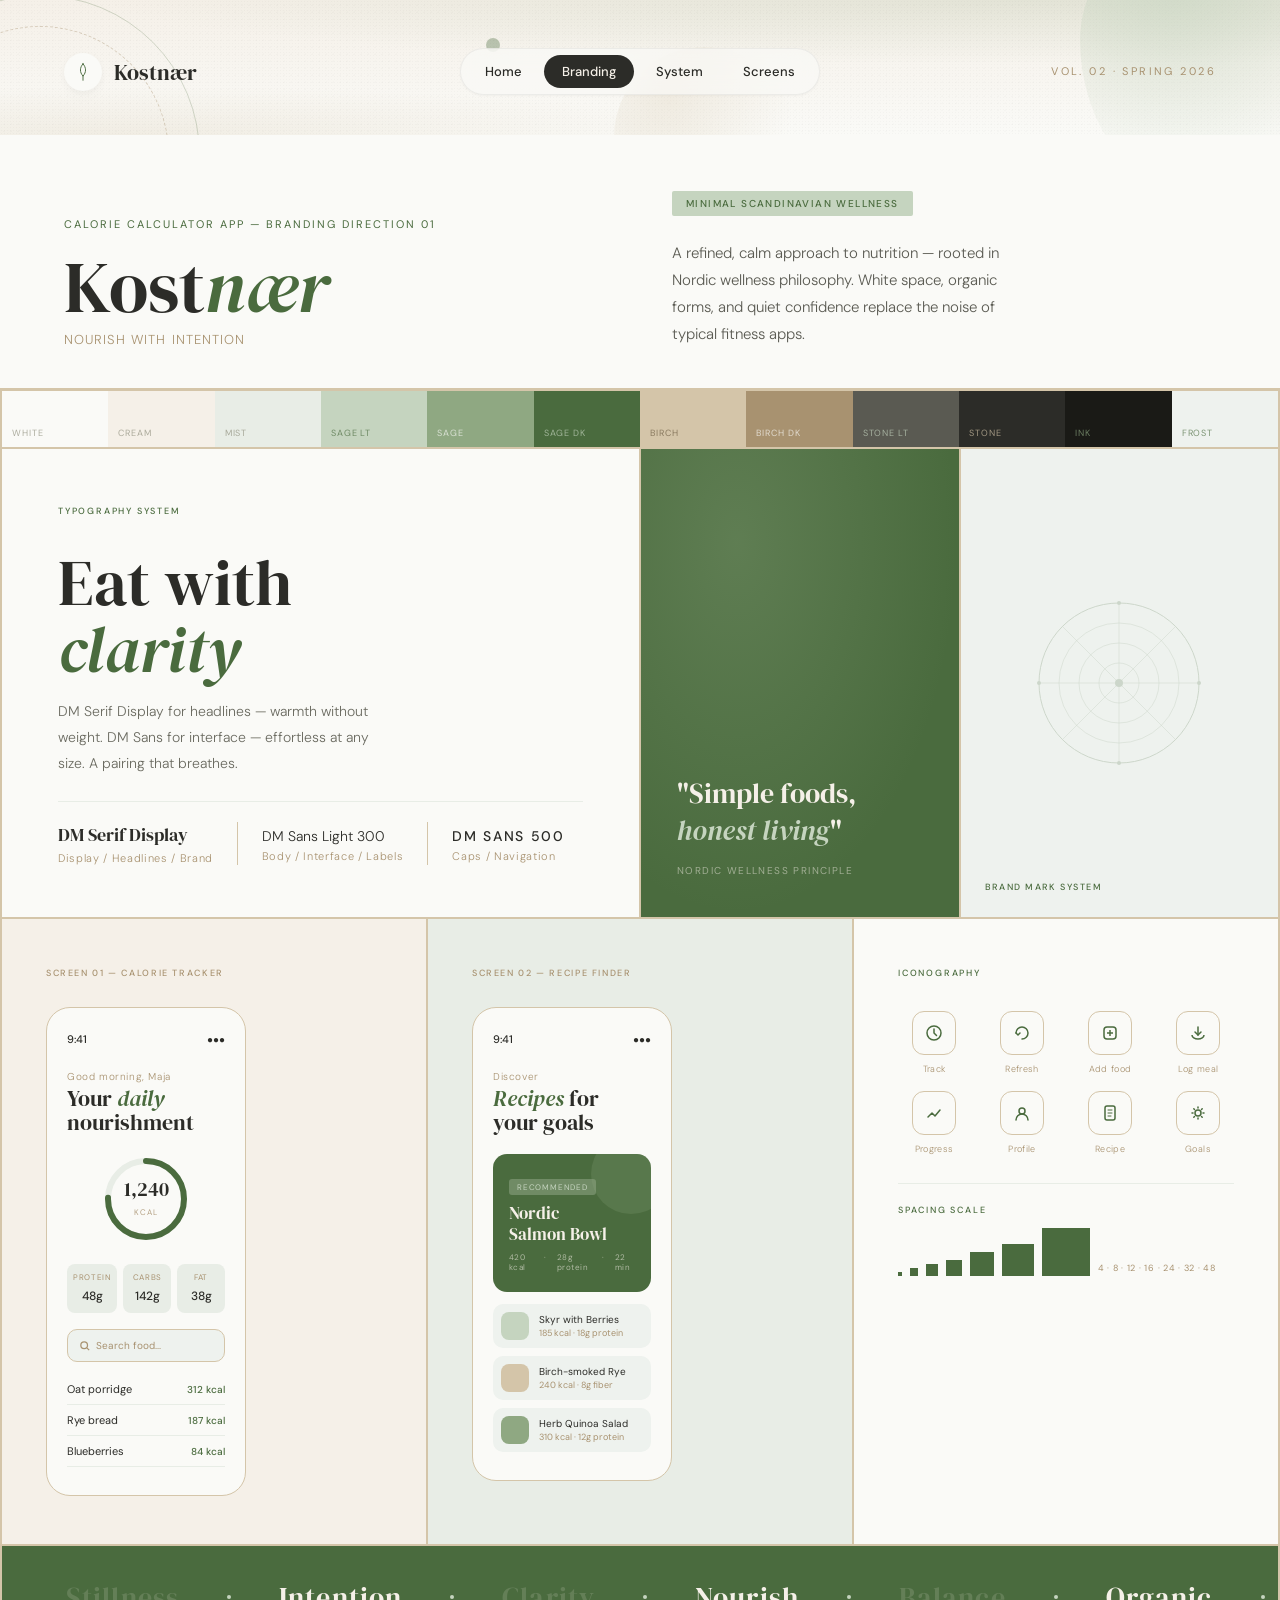
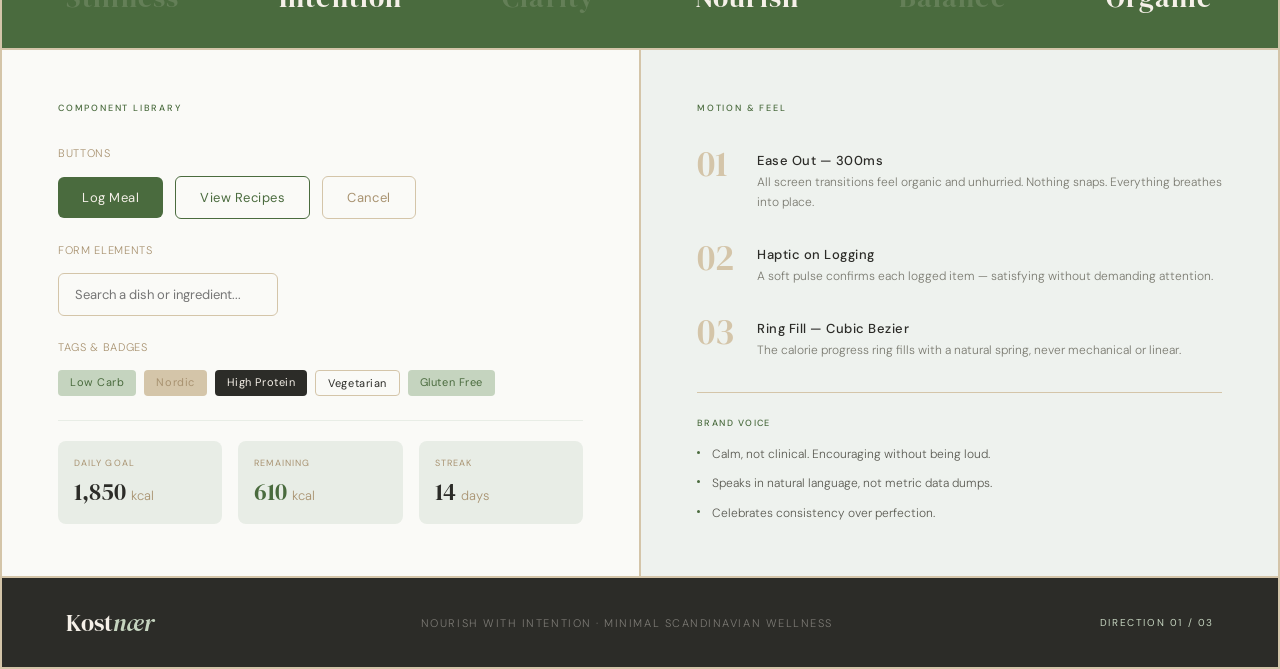
==== 1_branding/1_branding.html @ 0f84d73f "branding and design system" ====
<!DOCTYPE html>
<html lang="en">
<head>
<meta charset="UTF-8">
<meta name="viewport" content="width=device-width, initial-scale=1.0">
<title>Direction 1 — Minimal Scandinavian Wellness</title>
<link rel="preconnect" href="https://fonts.googleapis.com">
<link href="https://fonts.googleapis.com/css2?family=DM+Serif+Display:ital@0;1&family=DM+Sans:wght@300;400;500&display=swap" rel="stylesheet">
<link rel="stylesheet" href="1_branding.css">
<link rel="stylesheet" href="../navigation.css">
</head>
<body>

<!-- ===================== HERO ===================== -->
<header class="hero">
  <div class="hero__grain" aria-hidden="true"></div>
  <span class="shape shape--leaf" aria-hidden="true"></span>
  <span class="shape shape--ring" aria-hidden="true"></span>
  <span class="shape shape--blob" aria-hidden="true"></span>
  <span class="shape shape--seed" aria-hidden="true"></span>

  <nav class="topbar" aria-label="Primary">
    <a class="topbar__brand" href="../index.html">
      <span class="topbar__mark" aria-hidden="true">
        <svg viewBox="0 0 32 32" width="22" height="22" fill="none" stroke="currentColor" stroke-width="1.4" stroke-linecap="round" stroke-linejoin="round">
          <path d="M16 4c-5 6-5 12 0 18 5-6 5-12 0-18Z" />
          <path d="M16 22v6" />
        </svg>
      </span>
      <span class="topbar__name">Kostnær</span>
    </a>
    <ul class="topbar__nav">
      <li><a href="../index.html">Home</a></li>
      <li><a href="./1_branding.html" aria-current="page">Branding</a></li>
      <li><a href="../2_design_system/2_design_system.html">System</a></li>
      <li><a href="../3_screens/3_screens.html">Screens</a></li>
    </ul>
    <span class="topbar__meta">Vol. 02 · Spring 2026</span>
  </nav>
</header>

<!-- HEADER -->
<div class="header">
  <div>
    <div class="brand-label">Calorie Calculator App — Branding Direction 01</div>
    <div class="brand-name">Kost<em>nær</em></div>
    <div class="tagline">Nourish with intention</div>
  </div>
  <div class="header-meta">
    <div class="direction-badge">Minimal Scandinavian Wellness</div>
    <div class="header-desc">A refined, calm approach to nutrition — rooted in Nordic wellness philosophy. White space, organic forms, and quiet confidence replace the noise of typical fitness apps.</div>
  </div>
</div>

<div class="grid-container">

  <!-- PALETTE STRIP -->
  <div class="palette-strip">
    <div class="swatch swatch-white"><span class="swatch-name swatch-name-muted">White</span></div>
    <div class="swatch swatch-cream"><span class="swatch-name swatch-name-muted">Cream</span></div>
    <div class="swatch swatch-mist"><span class="swatch-name swatch-name-muted">Mist</span></div>
    <div class="swatch swatch-sage-light"><span class="swatch-name swatch-name-sage-dark">Sage Lt</span></div>
    <div class="swatch swatch-sage"><span class="swatch-name swatch-name-white">Sage</span></div>
    <div class="swatch swatch-sage-dark"><span class="swatch-name swatch-name-sage-light">Sage Dk</span></div>
    <div class="swatch swatch-birch"><span class="swatch-name swatch-name-birch-text">Birch</span></div>
    <div class="swatch swatch-birch-dark"><span class="swatch-name swatch-name-white">Birch Dk</span></div>
    <div class="swatch swatch-stone-light"><span class="swatch-name swatch-name-sage-light">Stone Lt</span></div>
    <div class="swatch swatch-stone"><span class="swatch-name swatch-name-birch">Stone</span></div>
    <div class="swatch swatch-ink"><span class="swatch-name swatch-name-sage">Ink</span></div>
    <div class="swatch swatch-frost"><span class="swatch-name swatch-name-sage-dark">Frost</span></div>
  </div>

  <!-- TYPOGRAPHY PANEL -->
  <div class="typo-panel">
    <div class="section-label">Typography System</div>
    <div class="type-display">Eat with<br><em>clarity</em></div>
    <div class="type-body">DM Serif Display for headlines — warmth without weight. DM Sans for interface — effortless at any size. A pairing that breathes.</div>
    <div class="type-specimen-row">
      <div>
        <div class="type-sample-serif">DM Serif Display</div>
        <div class="type-spec">Display / Headlines / Brand</div>
      </div>
      <div class="type-divider"></div>
      <div>
        <div class="type-sample-sans-light">DM Sans Light 300</div>
        <div class="type-spec">Body / Interface / Labels</div>
      </div>
      <div class="type-divider"></div>
      <div>
        <div class="type-sample-sans-caps">DM SANS 500</div>
        <div class="type-spec">Caps / Navigation</div>
      </div>
    </div>
  </div>

  <!-- MOOD VISUAL -->
  <div class="mood-visual">
    <div class="mood-quote">"Simple foods,<br><em>honest living</em>"</div>
    <div class="mood-source">Nordic wellness principle</div>
  </div>

  <!-- TEXTURE PATTERN -->
  <div class="pattern-panel">
    <svg class="nordic-pattern" width="180" height="180" viewBox="0 0 180 180" fill="none">
      <circle cx="90" cy="90" r="80" stroke="#4A6B3E" stroke-width="1"/>
      <circle cx="90" cy="90" r="60" stroke="#4A6B3E" stroke-width="0.5"/>
      <circle cx="90" cy="90" r="40" stroke="#4A6B3E" stroke-width="0.5"/>
      <circle cx="90" cy="90" r="20" stroke="#4A6B3E" stroke-width="0.5"/>
      <line x1="10" y1="90" x2="170" y2="90" stroke="#4A6B3E" stroke-width="0.5"/>
      <line x1="90" y1="10" x2="90" y2="170" stroke="#4A6B3E" stroke-width="0.5"/>
      <line x1="33" y1="33" x2="147" y2="147" stroke="#4A6B3E" stroke-width="0.5"/>
      <line x1="147" y1="33" x2="33" y2="147" stroke="#4A6B3E" stroke-width="0.5"/>
      <circle cx="90" cy="90" r="4" fill="#4A6B3E"/>
      <circle cx="90" cy="10" r="2" fill="#4A6B3E"/>
      <circle cx="90" cy="170" r="2" fill="#4A6B3E"/>
      <circle cx="10" cy="90" r="2" fill="#4A6B3E"/>
      <circle cx="170" cy="90" r="2" fill="#4A6B3E"/>
    </svg>
    <div class="pattern-label">Brand Mark System</div>
  </div>

  <!-- SCREEN 1 -->
  <div class="screen-panel">
    <div class="screen-label">Screen 01 — Calorie Tracker</div>
    <div class="phone-frame">
      <div class="phone-status">
        <span class="phone-time">9:41</span>
        <div class="phone-icons">●●●</div>
      </div>
      <div class="app-header">
        <div class="app-greeting">Good morning, Maja</div>
        <div class="app-title-text">Your <em>daily</em><br>nourishment</div>
      </div>
      <div class="calorie-ring">
        <svg width="90" height="90" viewBox="0 0 90 90">
          <circle cx="45" cy="45" r="38" fill="none" stroke="#E8EDE6" stroke-width="6"/>
          <circle cx="45" cy="45" r="38" fill="none" stroke="#4A6B3E" stroke-width="6" stroke-dasharray="180 240" stroke-linecap="round" transform="rotate(-90 45 45)"/>
        </svg>
        <div class="ring-inner">
          <span class="ring-number">1,240</span>
          <span class="ring-unit">kcal</span>
        </div>
      </div>
      <div class="macro-row">
        <div class="macro-pill"><span class="macro-label">Protein</span><span class="macro-val">48g</span></div>
        <div class="macro-pill"><span class="macro-label">Carbs</span><span class="macro-val">142g</span></div>
        <div class="macro-pill"><span class="macro-label">Fat</span><span class="macro-val">38g</span></div>
      </div>
      <div class="search-bar">
        <svg width="10" height="10" viewBox="0 0 12 12" fill="none"><circle cx="5" cy="5" r="4" stroke="#A89270" stroke-width="1.5"/><line x1="8.5" y1="8.5" x2="11" y2="11" stroke="#A89270" stroke-width="1.5"/></svg>
        Search food...
      </div>
      <div>
        <div class="food-item"><span class="food-name">Oat porridge</span><span class="food-cals">312 kcal</span></div>
        <div class="food-item"><span class="food-name">Rye bread</span><span class="food-cals">187 kcal</span></div>
        <div class="food-item"><span class="food-name">Blueberries</span><span class="food-cals">84 kcal</span></div>
      </div>
    </div>
  </div>

  <!-- SCREEN 2 -->
  <div class="screen-panel-2">
    <div class="screen-label">Screen 02 — Recipe Finder</div>
    <div class="phone-frame-2">
      <div class="phone-status">
        <span class="phone-time">9:41</span>
        <div class="phone-icons">●●●</div>
      </div>
      <div class="app-header">
        <div class="app-greeting">Discover</div>
        <div class="app-title-text"><em>Recipes</em> for<br>your goals</div>
      </div>
      <div class="recipe-card">
        <div class="recipe-tag">Recommended</div>
        <div class="recipe-name">Nordic<br>Salmon Bowl</div>
        <div class="recipe-meta">
          <span class="recipe-meta-item">420 kcal</span>
          <span class="recipe-meta-item">·</span>
          <span class="recipe-meta-item">28g protein</span>
          <span class="recipe-meta-item">·</span>
          <span class="recipe-meta-item">22 min</span>
        </div>
      </div>
      <div class="recipe-small-list">
        <div class="recipe-small">
          <div class="recipe-dot recipe-dot-sage-light"></div>
          <div>
            <div class="recipe-info-text">Skyr with Berries</div>
            <div class="recipe-info-text recipe-meta-small">185 kcal · 18g protein</div>
          </div>
        </div>
        <div class="recipe-small">
          <div class="recipe-dot recipe-dot-birch"></div>
          <div>
            <div class="recipe-info-text">Birch-smoked Rye</div>
            <div class="recipe-info-text recipe-meta-small">240 kcal · 8g fiber</div>
          </div>
        </div>
        <div class="recipe-small">
          <div class="recipe-dot recipe-dot-sage"></div>
          <div>
            <div class="recipe-info-text">Herb Quinoa Salad</div>
            <div class="recipe-info-text recipe-meta-small">310 kcal · 12g protein</div>
          </div>
        </div>
      </div>
    </div>
  </div>

  <!-- ICON SYSTEM -->
  <div class="icons-panel">
    <div class="section-label">Iconography</div>
    <div class="icon-grid">
      <div class="icon-item">
        <div class="icon-box"><svg width="20" height="20" viewBox="0 0 20 20" fill="none"><circle cx="10" cy="10" r="7" stroke="#4A6B3E" stroke-width="1.5"/><path d="M10 6v4l2.5 2.5" stroke="#4A6B3E" stroke-width="1.5" stroke-linecap="round"/></svg></div>
        <div class="icon-label">Track</div>
      </div>
      <div class="icon-item">
        <div class="icon-box"><svg width="20" height="20" viewBox="0 0 20 20" fill="none"><path d="M4 10c0-3.3 2.7-6 6-6s6 2.7 6 6-2.7 6-6 6" stroke="#4A6B3E" stroke-width="1.5" stroke-linecap="round"/><path d="M4 10l2 2 2-2" stroke="#4A6B3E" stroke-width="1.5" stroke-linecap="round"/></svg></div>
        <div class="icon-label">Refresh</div>
      </div>
      <div class="icon-item">
        <div class="icon-box"><svg width="20" height="20" viewBox="0 0 20 20" fill="none"><rect x="4" y="4" width="12" height="12" rx="3" stroke="#4A6B3E" stroke-width="1.5"/><line x1="7" y1="10" x2="13" y2="10" stroke="#4A6B3E" stroke-width="1.5"/><line x1="10" y1="7" x2="10" y2="13" stroke="#4A6B3E" stroke-width="1.5"/></svg></div>
        <div class="icon-label">Add food</div>
      </div>
      <div class="icon-item">
        <div class="icon-box"><svg width="20" height="20" viewBox="0 0 20 20" fill="none"><path d="M16 12c0 2.2-2.7 4-6 4s-6-1.8-6-4" stroke="#4A6B3E" stroke-width="1.5"/><path d="M10 4v8" stroke="#4A6B3E" stroke-width="1.5" stroke-linecap="round"/><path d="M7 9l3 3 3-3" stroke="#4A6B3E" stroke-width="1.5" stroke-linecap="round"/></svg></div>
        <div class="icon-label">Log meal</div>
      </div>
      <div class="icon-item">
        <div class="icon-box"><svg width="20" height="20" viewBox="0 0 20 20" fill="none"><path d="M4 14l4-4 3 3 5-6" stroke="#4A6B3E" stroke-width="1.5" stroke-linecap="round" stroke-linejoin="round"/></svg></div>
        <div class="icon-label">Progress</div>
      </div>
      <div class="icon-item">
        <div class="icon-box"><svg width="20" height="20" viewBox="0 0 20 20" fill="none"><circle cx="10" cy="8" r="3" stroke="#4A6B3E" stroke-width="1.5"/><path d="M4 17c0-3.3 2.7-6 6-6s6 2.7 6 6" stroke="#4A6B3E" stroke-width="1.5" stroke-linecap="round"/></svg></div>
        <div class="icon-label">Profile</div>
      </div>
      <div class="icon-item">
        <div class="icon-box"><svg width="20" height="20" viewBox="0 0 20 20" fill="none"><rect x="5" y="3" width="10" height="14" rx="2" stroke="#4A6B3E" stroke-width="1.5"/><line x1="8" y1="7" x2="12" y2="7" stroke="#4A6B3E" stroke-width="1" stroke-linecap="round"/><line x1="8" y1="10" x2="12" y2="10" stroke="#4A6B3E" stroke-width="1" stroke-linecap="round"/><line x1="8" y1="13" x2="11" y2="13" stroke="#4A6B3E" stroke-width="1" stroke-linecap="round"/></svg></div>
        <div class="icon-label">Recipe</div>
      </div>
      <div class="icon-item">
        <div class="icon-box"><svg width="20" height="20" viewBox="0 0 20 20" fill="none"><circle cx="10" cy="10" r="3" stroke="#4A6B3E" stroke-width="1.5"/><path d="M10 4v1M10 15v1M4 10h1M15 10h1M5.8 5.8l.7.7M13.5 13.5l.7.7M5.8 14.2l.7-.7M13.5 6.5l.7-.7" stroke="#4A6B3E" stroke-width="1.5" stroke-linecap="round"/></svg></div>
        <div class="icon-label">Goals</div>
      </div>
    </div>
    <div class="spacing-scale-panel">
      <div class="section-label spacing-label">Spacing Scale</div>
      <div class="spacing-scale-row">
        <div class="spacing-block spacing-block-4"></div>
        <div class="spacing-block spacing-block-8"></div>
        <div class="spacing-block spacing-block-12"></div>
        <div class="spacing-block spacing-block-16"></div>
        <div class="spacing-block spacing-block-24"></div>
        <div class="spacing-block spacing-block-32"></div>
        <div class="spacing-block spacing-block-48"></div>
        <div class="spacing-scale-text">4 · 8 · 12 · 16 · 24 · 32 · 48</div>
      </div>
    </div>
  </div>

  <!-- KEYWORDS STRIP -->
  <div class="keywords-panel">
    <div class="keyword">Stillness</div>
    <div class="keyword-dot"></div>
    <div class="keyword active">Intention</div>
    <div class="keyword-dot"></div>
    <div class="keyword">Clarity</div>
    <div class="keyword-dot"></div>
    <div class="keyword active">Nourish</div>
    <div class="keyword-dot"></div>
    <div class="keyword">Balance</div>
    <div class="keyword-dot"></div>
    <div class="keyword active">Organic</div>
    <div class="keyword-dot"></div>
    <div class="keyword">Rhythm</div>
    <div class="keyword-dot"></div>
    <div class="keyword active">Warmth</div>
    <div class="keyword-dot"></div>
    <div class="keyword">Nature</div>
  </div>

  <!-- COMPONENTS PANEL -->
  <div class="components-panel">
    <div class="section-label">Component Library</div>
    <div class="component-subtitle">Buttons</div>
    <div class="component-row">
      <button class="btn-primary">Log Meal</button>
      <button class="btn-secondary">View Recipes</button>
      <button class="btn-ghost">Cancel</button>
    </div>
    <div class="component-subtitle component-subtitle-spaced">Form Elements</div>
    <div class="component-row">
    <input class="input-demo" type="text" placeholder="Search a dish or ingredient..." aria-label="Search" readonly>
    </div>
    <div class="component-subtitle component-subtitle-spaced">Tags & Badges</div>
    <div class="tag-row">
      <span class="tag tag-sage">Low Carb</span>
      <span class="tag tag-birch">Nordic</span>
      <span class="tag tag-stone">High Protein</span>
      <span class="tag tag-outline">Vegetarian</span>
      <span class="tag tag-sage">Gluten Free</span>
    </div>
    <div class="stats-panel">
      <div class="stats-row">
        <div class="stat-card">
          <div class="stat-label">Daily Goal</div>
          <div class="stat-value">1,850 <span class="stat-unit">kcal</span></div>
        </div>
        <div class="stat-card">
          <div class="stat-label">Remaining</div>
          <div class="stat-value stat-value-sage">610 <span class="stat-unit">kcal</span></div>
        </div>
        <div class="stat-card">
          <div class="stat-label">Streak</div>
          <div class="stat-value">14 <span class="stat-unit">days</span></div>
        </div>
      </div>
    </div>
  </div>

  <!-- MOTION PRINCIPLES -->
  <div class="motion-panel">
    <div class="section-label">Motion & Feel</div>
    <div class="motion-item">
      <div class="motion-num">01</div>
      <div class="motion-info">
        <div class="motion-title">Ease Out — 300ms</div>
        <div class="motion-desc">All screen transitions feel organic and unhurried. Nothing snaps. Everything breathes into place.</div>
      </div>
    </div>
    <div class="motion-item">
      <div class="motion-num">02</div>
      <div class="motion-info">
        <div class="motion-title">Haptic on Logging</div>
        <div class="motion-desc">A soft pulse confirms each logged item — satisfying without demanding attention.</div>
      </div>
    </div>
    <div class="motion-item">
      <div class="motion-num">03</div>
      <div class="motion-info">
        <div class="motion-title">Ring Fill — Cubic Bezier</div>
        <div class="motion-desc">The calorie progress ring fills with a natural spring, never mechanical or linear.</div>
      </div>
    </div>
    <div class="brand-voice-panel">
      <div class="brand-voice-title">Brand Voice</div>
      <div class="brand-voice-list">
        <div class="brand-voice-item">
          <div class="brand-voice-dot"></div>
          <div class="brand-voice-text">Calm, not clinical. Encouraging without being loud.</div>
        </div>
        <div class="brand-voice-item">
          <div class="brand-voice-dot"></div>
          <div class="brand-voice-text">Speaks in natural language, not metric data dumps.</div>
        </div>
        <div class="brand-voice-item">
          <div class="brand-voice-dot"></div>
          <div class="brand-voice-text">Celebrates consistency over perfection.</div>
        </div>
      </div>
    </div>
  </div>

  <!-- FOOTER -->
  <div class="footer-strip">
    <div class="footer-name">Kost<em>nær</em></div>
    <div class="footer-tagline">Nourish with intention · Minimal Scandinavian Wellness</div>
    <div class="footer-direction">Direction 01 / 03</div>
  </div>

</div>
</body>
</html>
---- 1_branding/1_branding.css ----
*, *::before, *::after { margin: 0; padding: 0; box-sizing: border-box; }
  
  :root {
    --cream: #F5F0E8;
    --sage: #8FA882;
    --sage-light: #C5D4BF;
    --sage-dark: #4A6B3E;
    --birch: #D4C5A9;
    --birch-dark: #A89270;
    --stone: #2C2C28;
    --mist: #E8EDE6;
    --white: #FAFAF7;
    --frost: #EEF2EE;
  }

  body {
    background: var(--cream);
    font-family: 'DM Sans', sans-serif;
    color: var(--stone);
    min-height: 100vh;
    overflow-x: hidden;
  }

  /* HEADER */
  .header {
    background: var(--white);
    padding: 48px 64px 40px;
    border-bottom: 1px solid var(--birch);
    display: grid;
    grid-template-columns: 1fr 1fr;
    gap: 64px;
    align-items: end;
  }

  .brand-label {
    font-size: 11px;
    letter-spacing: 0.18em;
    text-transform: uppercase;
    color: var(--sage-dark);
    font-weight: 400;
    margin-bottom: 20px;
  }

  .brand-name {
    font-family: 'DM Serif Display', serif;
    font-size: 72px;
    line-height: 1;
    color: var(--stone);
    margin-bottom: 8px;
  }

  .brand-name em {
    font-style: italic;
    color: var(--sage-dark);
  }

  .tagline {
    font-size: 13px;
    letter-spacing: 0.08em;
    color: var(--birch-dark);
    font-weight: 300;
    text-transform: uppercase;
  }

  .header-meta {
    padding-top: 8px;
  }

  .direction-badge {
    display: inline-block;
    background: var(--sage-light);
    color: var(--sage-dark);
    font-size: 10px;
    letter-spacing: 0.14em;
    text-transform: uppercase;
    padding: 6px 14px;
    border-radius: 2px;
    margin-bottom: 24px;
    font-weight: 500;
  }

  .header-desc {
    font-size: 15px;
    line-height: 1.8;
    color: #5a5a52;
    font-weight: 300;
    max-width: 360px;
  }

  /* MAIN GRID */
  .grid-container {
    display: grid;
    grid-template-columns: repeat(12, 1fr);
    grid-template-rows: auto;
    gap: 2px;
    background: var(--birch);
    padding: 2px;
  }

  /* PALETTE STRIP */
  .palette-strip {
    grid-column: 1 / -1;
    display: flex;
    height: 56px;
    background: none;
  }

  .swatch {
    flex: 1;
    position: relative;
    display: flex;
    align-items: flex-end;
    padding: 0 10px 8px;
  }

  .swatch-name {
    font-size: 9px;
    letter-spacing: 0.1em;
    text-transform: uppercase;
    font-weight: 400;
    opacity: 0.7;
  }

  /* TYPOGRAPHY PANEL */
  .typo-panel {
    grid-column: 1 / 7;
    background: var(--white);
    padding: 56px 56px 52px;
    min-height: 340px;
  }

  .section-label {
    font-size: 9px;
    letter-spacing: 0.2em;
    text-transform: uppercase;
    color: var(--sage-dark);
    margin-bottom: 32px;
    font-weight: 500;
  }

  .type-display {
    font-family: 'DM Serif Display', serif;
    font-size: 64px;
    line-height: 1.05;
    color: var(--stone);
    margin-bottom: 16px;
  }

  .type-display em {
    font-style: italic;
    color: var(--sage-dark);
  }

  .type-body {
    font-size: 14px;
    line-height: 1.85;
    color: #6a6a60;
    font-weight: 300;
    max-width: 340px;
    margin-bottom: 24px;
  }

  .type-specimen-row {
    display: flex;
    align-items: baseline;
    gap: 24px;
    padding-top: 20px;
    border-top: 1px solid var(--mist);
  }

  .type-spec {
    font-size: 11px;
    letter-spacing: 0.06em;
    color: var(--birch-dark);
    font-weight: 300;
  }

  /* MOOD VISUAL */
  .mood-visual {
    grid-column: 7 / 10;
    background: var(--sage-dark);
    display: flex;
    flex-direction: column;
    justify-content: flex-end;
    padding: 40px 36px;
    min-height: 340px;
    position: relative;
    overflow: hidden;
  }

  .mood-visual::before {
    content: '';
    position: absolute;
    top: 0; left: 0; right: 0; bottom: 0;
    background: radial-gradient(ellipse at 30% 20%, rgba(143,168,130,0.3) 0%, transparent 70%);
  }

  .mood-quote {
    font-family: 'DM Serif Display', serif;
    font-size: 28px;
    line-height: 1.3;
    color: var(--cream);
    margin-bottom: 16px;
    position: relative;
    z-index: 1;
  }

  .mood-quote em {
    font-style: italic;
    color: var(--sage-light);
  }

  .mood-source {
    font-size: 10px;
    letter-spacing: 0.14em;
    text-transform: uppercase;
    color: rgba(245,240,232,0.5);
    font-weight: 400;
    position: relative;
    z-index: 1;
  }

  /* TEXTURE / PATTERN */
  .pattern-panel {
    grid-column: 10 / 13;
    background: var(--frost);
    display: flex;
    align-items: center;
    justify-content: center;
    min-height: 340px;
    position: relative;
    overflow: hidden;
  }

  .nordic-pattern {
    opacity: 0.2;
  }

  .pattern-label {
    position: absolute;
    bottom: 24px;
    left: 24px;
    font-size: 9px;
    letter-spacing: 0.16em;
    text-transform: uppercase;
    color: var(--sage-dark);
    font-weight: 500;
  }

  /* UI SCREEN 1 — Calorie Calculator */
  .screen-panel {
    grid-column: 1 / 5;
    background: var(--cream);
    padding: 48px 44px;
  }

  .screen-label {
    font-size: 9px;
    letter-spacing: 0.18em;
    text-transform: uppercase;
    color: var(--birch-dark);
    margin-bottom: 28px;
    font-weight: 500;
  }

  .phone-frame {
    width: 200px;
    background: var(--white);
    border-radius: 24px;
    padding: 24px 20px 28px;
    border: 1px solid var(--birch);
    position: relative;
  }

  .phone-status {
    display: flex;
    justify-content: space-between;
    align-items: center;
    margin-bottom: 24px;
  }

  .phone-time {
    font-size: 11px;
    font-weight: 500;
    color: var(--stone);
  }

  .phone-icons {
    font-size: 10px;
    color: var(--stone);
    display: flex;
    gap: 4px;
  }

  .app-header {
    margin-bottom: 20px;
  }

  .app-greeting {
    font-size: 10px;
    color: var(--birch-dark);
    letter-spacing: 0.06em;
    margin-bottom: 3px;
    font-weight: 300;
  }

  .app-title-text {
    font-family: 'DM Serif Display', serif;
    font-size: 22px;
    color: var(--stone);
    line-height: 1.1;
  }

  .app-title-text em {
    font-style: italic;
    color: var(--sage-dark);
  }

  .calorie-ring {
    display: flex;
    justify-content: center;
    margin: 20px 0;
    position: relative;
  }

  .ring-inner {
    position: absolute;
    top: 50%;
    left: 50%;
    transform: translate(-50%, -50%);
    text-align: center;
  }

  .ring-number {
    font-family: 'DM Serif Display', serif;
    font-size: 20px;
    color: var(--stone);
    display: block;
    line-height: 1;
  }

  .ring-unit {
    font-size: 8px;
    letter-spacing: 0.1em;
    text-transform: uppercase;
    color: var(--birch-dark);
    font-weight: 300;
  }

  .macro-row {
    display: flex;
    gap: 6px;
    margin-bottom: 16px;
  }

  .macro-pill {
    flex: 1;
    background: var(--mist);
    border-radius: 8px;
    padding: 8px 6px;
    text-align: center;
  }

  .macro-label {
    font-size: 8px;
    letter-spacing: 0.08em;
    text-transform: uppercase;
    color: var(--birch-dark);
    font-weight: 400;
    display: block;
    margin-bottom: 2px;
  }

  .macro-val {
    font-size: 12px;
    font-weight: 500;
    color: var(--stone);
  }

  .search-bar {
    background: var(--frost);
    border: 1px solid var(--birch);
    border-radius: 10px;
    padding: 9px 12px;
    font-size: 10px;
    color: var(--birch-dark);
    font-family: 'DM Sans', sans-serif;
    width: 100%;
    display: flex;
    align-items: center;
    gap: 6px;
    margin-bottom: 12px;
  }

  .food-item {
    display: flex;
    align-items: center;
    justify-content: space-between;
    padding: 8px 0;
    border-bottom: 1px solid var(--mist);
  }

  .food-name {
    font-size: 11px;
    color: var(--stone);
    font-weight: 400;
  }

  .food-cals {
    font-size: 10px;
    color: var(--sage-dark);
    font-weight: 500;
  }

  /* SCREEN 2 — Recipe Finder */
  .screen-panel-2 {
    grid-column: 5 / 9;
    background: var(--mist);
    padding: 48px 44px;
  }

  .phone-frame-2 {
    width: 200px;
    background: var(--white);
    border-radius: 24px;
    padding: 24px 20px 28px;
    border: 1px solid var(--birch);
  }

  .recipe-card {
    background: var(--sage-dark);
    border-radius: 14px;
    padding: 20px 16px;
    margin-bottom: 12px;
    position: relative;
    overflow: hidden;
  }

  .recipe-card::after {
    content: '';
    position: absolute;
    top: -20px; right: -20px;
    width: 80px; height: 80px;
    border-radius: 50%;
    background: rgba(143,168,130,0.2);
  }

  .recipe-tag {
    display: inline-block;
    background: rgba(197,212,191,0.3);
    color: var(--sage-light);
    font-size: 8px;
    letter-spacing: 0.1em;
    text-transform: uppercase;
    padding: 3px 8px;
    border-radius: 3px;
    margin-bottom: 8px;
  }

  .recipe-name {
    font-family: 'DM Serif Display', serif;
    font-size: 17px;
    color: var(--cream);
    line-height: 1.2;
    margin-bottom: 8px;
  }

  .recipe-meta {
    display: flex;
    gap: 10px;
  }

  .recipe-meta-item {
    font-size: 8px;
    color: rgba(245,240,232,0.6);
    letter-spacing: 0.06em;
  }

  .recipe-small-list {
    display: flex;
    flex-direction: column;
    gap: 8px;
  }

  .recipe-small {
    display: flex;
    align-items: center;
    gap: 10px;
    padding: 8px;
    background: var(--frost);
    border-radius: 10px;
  }

  .recipe-dot {
    width: 28px;
    height: 28px;
    border-radius: 8px;
    background: var(--birch);
    flex-shrink: 0;
  }

  .recipe-info-text {
    font-size: 10px;
    color: var(--stone);
    font-weight: 400;
    line-height: 1.4;
  }

  .recipe-cals-small {
    font-size: 9px;
    color: var(--birch-dark);
    margin-left: auto;
    white-space: nowrap;
  }

  /* ICON SYSTEM */
  .icons-panel {
    grid-column: 9 / 13;
    background: var(--white);
    padding: 48px 44px;
  }

  .icon-grid {
    display: grid;
    grid-template-columns: repeat(4, 1fr);
    gap: 16px;
    margin-top: 24px;
  }

  .icon-item {
    display: flex;
    flex-direction: column;
    align-items: center;
    gap: 8px;
  }

  .icon-box {
    width: 44px;
    height: 44px;
    border-radius: 12px;
    border: 1px solid var(--birch);
    display: flex;
    align-items: center;
    justify-content: center;
  }

  .icon-label {
    font-size: 9px;
    color: var(--birch-dark);
    text-align: center;
    letter-spacing: 0.04em;
    font-weight: 300;
  }

  /* KEYWORDS */
  .keywords-panel {
    grid-column: 1 / -1;
    background: var(--sage-dark);
    padding: 32px 64px;
    display: flex;
    align-items: center;
    gap: 48px;
    overflow: hidden;
  }

  .keyword {
    font-family: 'DM Serif Display', serif;
    font-size: 28px;
    color: rgba(245,240,232,0.15);
    letter-spacing: 0.04em;
    white-space: nowrap;
  }

  .keyword.active {
    color: var(--cream);
    opacity: 1;
  }

  .keyword-dot {
    width: 4px;
    height: 4px;
    border-radius: 50%;
    background: var(--sage-light);
    flex-shrink: 0;
  }

  /* COMPONENT SHOWCASE */
  .components-panel {
    grid-column: 1 / 7;
    background: var(--white);
    padding: 52px 56px;
  }

  .component-row {
    display: flex;
    gap: 12px;
    margin-bottom: 24px;
    align-items: center;
    flex-wrap: wrap;
  }

  .btn-primary {
    background: var(--sage-dark);
    color: var(--cream);
    border: none;
    padding: 12px 24px;
    border-radius: 6px;
    font-size: 13px;
    font-family: 'DM Sans', sans-serif;
    letter-spacing: 0.04em;
    cursor: default;
    font-weight: 400;
  }

  .btn-secondary {
    background: transparent;
    color: var(--sage-dark);
    border: 1px solid var(--sage-dark);
    padding: 12px 24px;
    border-radius: 6px;
    font-size: 13px;
    font-family: 'DM Sans', sans-serif;
    letter-spacing: 0.04em;
    cursor: default;
    font-weight: 400;
  }

  .btn-ghost {
    background: transparent;
    color: var(--birch-dark);
    border: 1px solid var(--birch);
    padding: 12px 24px;
    border-radius: 6px;
    font-size: 13px;
    font-family: 'DM Sans', sans-serif;
    letter-spacing: 0.04em;
    cursor: default;
    font-weight: 400;
  }

  .input-demo {
    border: 1px solid var(--birch);
    background: var(--white);
    padding: 12px 16px;
    border-radius: 6px;
    font-size: 13px;
    color: var(--stone);
    font-family: 'DM Sans', sans-serif;
    outline: none;
    width: 220px;
  }

  .tag-row {
    display: flex;
    gap: 8px;
    flex-wrap: wrap;
  }

  .tag {
    padding: 5px 12px;
    border-radius: 4px;
    font-size: 11px;
    letter-spacing: 0.05em;
    font-weight: 400;
  }

  .tag-sage { background: var(--sage-light); color: var(--sage-dark); }
  .tag-birch { background: var(--birch); color: var(--birch-dark); }
  .tag-stone { background: var(--stone); color: var(--cream); }
  .tag-outline { background: transparent; border: 1px solid var(--birch); color: var(--stone); }

  /* MOTION PRINCIPLES */
  .motion-panel {
    grid-column: 7 / 13;
    background: var(--frost);
    padding: 52px 56px;
  }

  .motion-item {
    display: flex;
    gap: 20px;
    margin-bottom: 28px;
    align-items: flex-start;
  }

  .motion-num {
    font-family: 'DM Serif Display', serif;
    font-size: 36px;
    color: var(--birch);
    line-height: 1;
    flex-shrink: 0;
    width: 40px;
  }

  .motion-info {
    padding-top: 6px;
  }

  .motion-title {
    font-size: 13px;
    font-weight: 500;
    color: var(--stone);
    margin-bottom: 4px;
    letter-spacing: 0.04em;
  }

  .motion-desc {
    font-size: 12px;
    color: #7a7a70;
    font-weight: 300;
    line-height: 1.6;
  }

  /* FOOTER */
  .footer-strip {
    grid-column: 1 / -1;
    background: var(--stone);
    padding: 28px 64px;
    display: flex;
    justify-content: space-between;
    align-items: center;
  }

  .footer-name {
    font-family: 'DM Serif Display', serif;
    font-size: 24px;
    color: var(--cream);
  }

  .footer-name em {
    font-style: italic;
    color: var(--sage-light);
  }

  .footer-tagline {
    font-size: 11px;
    letter-spacing: 0.14em;
    text-transform: uppercase;
    color: rgba(245,240,232,0.4);
    font-weight: 300;
  }

  .footer-direction {
    font-size: 10px;
    letter-spacing: 0.16em;
    text-transform: uppercase;
    color: var(--sage-light);
    font-weight: 400;
  }
/* Extracted inline styles */
.swatch-white { background: #FAFAF7; }
.swatch-cream { background: #F5F0E8; }
.swatch-mist { background: #E8EDE6; }
.swatch-sage-light { background: #C5D4BF; }
.swatch-sage { background: #8FA882; }
.swatch-sage-dark { background: #4A6B3E; }
.swatch-birch { background: #D4C5A9; }
.swatch-birch-dark { background: #A89270; }
.swatch-stone-light { background: #5a5a52; }
.swatch-stone { background: #2C2C28; }
.swatch-ink { background: #1a1a16; }
.swatch-frost { background: #EEF2EE; }

.swatch-name-muted { color: #8c8c7a; }
.swatch-name-sage-dark { color: #4A6B3E; }
.swatch-name-white { color: #FAFAF7; }
.swatch-name-sage-light { color: #C5D4BF; }
.swatch-name-birch-text { color: #6a5a40; }
.swatch-name-birch { color: #D4C5A9; }
.swatch-name-sage { color: #8FA882; }

.type-sample-serif { font-family: 'DM Serif Display', serif; font-size: 18px; color: #2C2C28; margin-bottom: 4px; }
.type-sample-sans-light { font-family: 'DM Sans', sans-serif; font-size: 14px; font-weight: 300; color: #2C2C28; margin-bottom: 4px; }
.type-sample-sans-caps { font-family: 'DM Sans', sans-serif; font-size: 14px; font-weight: 500; color: #2C2C28; letter-spacing: 0.12em; text-transform: uppercase; margin-bottom: 4px; }
.type-divider { width: 1px; background: var(--birch); align-self: stretch; }

.recipe-dot-sage-light { background: #C5D4BF; }
.recipe-dot-birch { background: #D4C5A9; }
.recipe-dot-sage { background: #8FA882; }
.recipe-meta-small { font-size: 9px; color: #A89270; }

.spacing-scale-panel { margin-top: 28px; padding-top: 20px; border-top: 1px solid var(--mist); }
.spacing-label { margin-bottom: 12px; }
.spacing-scale-row { display: flex; align-items: flex-end; gap: 8px; }
.spacing-block { background: var(--sage-dark); }
.spacing-block-4 { width: 4px; height: 4px; }
.spacing-block-8 { width: 8px; height: 8px; }
.spacing-block-12 { width: 12px; height: 12px; }
.spacing-block-16 { width: 16px; height: 16px; }
.spacing-block-24 { width: 24px; height: 24px; }
.spacing-block-32 { width: 32px; height: 32px; }
.spacing-block-48 { width: 48px; height: 48px; }
.spacing-scale-text { font-size: 9px; color: var(--birch-dark); letter-spacing: 0.08em; padding-bottom: 2px; }

.component-subtitle { margin-bottom: 16px; font-size: 11px; color: var(--birch-dark); letter-spacing: 0.06em; font-weight: 300; text-transform: uppercase; }
.component-subtitle-spaced { margin-top: 8px; }
.stats-panel { margin-top: 24px; padding-top: 20px; border-top: 1px solid var(--mist); }
.stats-row { display: flex; gap: 16px; }
.stat-card { flex: 1; background: var(--mist); border-radius: 8px; padding: 16px; }
.stat-label { font-size: 9px; letter-spacing: 0.12em; text-transform: uppercase; color: var(--birch-dark); margin-bottom: 6px; }
.stat-value { font-family: 'DM Serif Display', serif; font-size: 24px; color: var(--stone); }
.stat-value-sage { color: var(--sage-dark); }
.stat-unit { font-size: 13px; font-weight: 300; font-family: 'DM Sans', sans-serif; color: var(--birch-dark); }

.brand-voice-panel { margin-top: 32px; padding-top: 24px; border-top: 1px solid var(--birch); }
.brand-voice-title { font-size: 9px; letter-spacing: 0.16em; text-transform: uppercase; color: var(--sage-dark); font-weight: 500; margin-bottom: 16px; }
.brand-voice-list { display: flex; flex-direction: column; gap: 10px; }
.brand-voice-item { display: flex; gap: 12px; align-items: flex-start; }
.brand-voice-dot { width: 3px; height: 3px; border-radius: 50%; background: var(--sage-dark); margin-top: 6px; flex-shrink: 0; }
.brand-voice-text { font-size: 12px; color: #5a5a52; font-weight: 300; line-height: 1.6; }

/* Shared navigation hero */
:root {
  --serif: "DM Serif Display", "Times New Roman", serif;
  --sans: "DM Sans", -apple-system, BlinkMacSystemFont, "Helvetica Neue", sans-serif;
  --ease: cubic-bezier(.22,.61,.36,1);
  --sh-0: 0 1px 2px rgba(44,44,40,.04);
  --sh-1: 0 8px 24px -12px rgba(44,44,40,.10), 0 2px 6px rgba(44,44,40,.04);
  --maxw: 1280px;
  --pad-x: clamp(20px, 5vw, 88px);
}

ul { list-style: none; }
a { color: inherit; text-decoration: none; }

.hero {
  position: relative;
  background:
    radial-gradient(120% 80% at 80% 0%, rgba(143,168,130,.18), transparent 60%),
    radial-gradient(80% 60% at 10% 100%, rgba(212,197,169,.25), transparent 60%),
    linear-gradient(180deg, var(--cream) 0%, var(--white) 100%);
  padding: 32px var(--pad-x) 40px;
  overflow: hidden;
  isolation: isolate;
}

.hero__grain {
  position: absolute;
  inset: 0;
  background-image:
    radial-gradient(rgba(44,44,40,.05) 1px, transparent 1px),
    radial-gradient(rgba(44,44,40,.03) 1px, transparent 1px);
  background-size: 3px 3px, 7px 7px;
  background-position: 0 0, 1px 2px;
  mix-blend-mode: multiply;
  opacity: .55;
  pointer-events: none;
  z-index: 0;
}

.shape {
  position: absolute;
  pointer-events: none;
  z-index: 0;
  filter: blur(.5px);
}

.shape--leaf {
  top: -120px;
  right: -120px;
  width: 320px;
  height: 320px;
  background: radial-gradient(circle at 30% 30%, var(--sage-light) 0%, transparent 65%);
  border-radius: 70% 30% 60% 40% / 50% 60% 40% 50%;
  opacity: .65;
}

.shape--ring {
  bottom: -180px;
  left: -120px;
  width: 320px;
  height: 320px;
  border: 1px solid rgba(74,107,62,.22);
  border-radius: 50%;
}

.shape--ring::before {
  content: "";
  position: absolute;
  inset: 30px;
  border: 1px dashed rgba(168,146,112,.4);
  border-radius: 50%;
}

.shape--blob {
  top: 35%;
  left: 48%;
  width: 180px;
  height: 180px;
  background: radial-gradient(circle at 30% 30%, var(--birch) 0%, transparent 70%);
  border-radius: 50%;
  opacity: .25;
}

.shape--seed {
  top: 28%;
  left: 38%;
  width: 14px;
  height: 14px;
  background: var(--sage-dark);
  border-radius: 50%;
  opacity: .35;
}

.topbar {
  position: relative;
  z-index: 5;
  max-width: var(--maxw);
  margin: 0 auto;
  display: grid;
  grid-template-columns: 1fr auto 1fr;
  align-items: center;
  gap: 24px;
  padding: 16px 0 0;
}

.topbar__brand {
  display: inline-flex;
  align-items: center;
  gap: 12px;
  color: var(--stone);
}

.topbar__mark {
  width: 38px;
  height: 38px;
  display: inline-flex;
  align-items: center;
  justify-content: center;
  background: var(--white);
  border-radius: 999px;
  color: var(--sage-dark);
  box-shadow: var(--sh-1);
}

.topbar__name {
  font-family: var(--serif);
  font-size: 22px;
}

.topbar__nav {
  display: inline-flex;
  gap: 4px;
  padding: 6px;
  background: rgba(250,250,247,.7);
  border: 1px solid rgba(44,44,40,.06);
  backdrop-filter: blur(14px);
  -webkit-backdrop-filter: blur(14px);
  border-radius: 999px;
  box-shadow: var(--sh-0);
  justify-self: center;
}

.topbar__nav a {
  display: block;
  padding: 10px 18px;
  border-radius: 999px;
  font-size: 13px;
  font-weight: 500;
  color: var(--stone);
  transition: background .3s var(--ease), color .3s var(--ease);
}

.topbar__nav a:hover { background: var(--mist); }

.topbar__nav a[aria-current="page"] {
  background: var(--stone);
  color: var(--cream);
}

.topbar__meta {
  justify-self: end;
  font-size: 11px;
  letter-spacing: 0.22em;
  text-transform: uppercase;
  color: var(--birch-dark);
}

@media (max-width: 980px) {
  .topbar {
    grid-template-columns: auto 1fr;
    gap: 12px;
  }

  .topbar__nav {
    grid-column: 1 / -1;
    order: 3;
    justify-self: stretch;
    justify-content: center;
    overflow-x: auto;
  }

  .topbar__meta { display: none; }
}
---- navigation.css ----
/* Shared primary navigation */
.topbar {
  position: relative;
  z-index: 5;
  width: 100%;
  max-width: var(--maxw, 1280px);
  margin: 0 auto;
  display: grid;
  grid-template-columns: 1fr auto 1fr;
  align-items: center;
  gap: 24px;
  padding: 16px 0 0;
}

.topbar__brand {
  display: inline-flex;
  align-items: center;
  gap: 12px;
  color: var(--stone);
  text-decoration: none;
}

.topbar__mark {
  width: 38px;
  height: 38px;
  display: inline-flex;
  align-items: center;
  justify-content: center;
  flex: 0 0 38px;
  background: var(--white);
  border-radius: 999px;
  color: var(--sage-dark);
  box-shadow: var(--sh-1, 0 8px 24px -12px rgba(44,44,40,.10), 0 2px 6px rgba(44,44,40,.04));
}

.topbar__name {
  font-family: var(--serif, "DM Serif Display", "Times New Roman", serif);
  font-size: 22px;
  line-height: 1;
  letter-spacing: 0;
}

.topbar__nav {
  display: inline-flex;
  align-items: center;
  justify-content: center;
  gap: 4px;
  justify-self: center;
  margin: 0;
  padding: 6px;
  list-style: none;
  background: rgba(250,250,247,.7);
  border: 1px solid rgba(44,44,40,.06);
  border-radius: 999px;
  box-shadow: var(--sh-0, 0 1px 2px rgba(44,44,40,.04));
  backdrop-filter: blur(14px);
  -webkit-backdrop-filter: blur(14px);
}

.topbar__nav a {
  display: block;
  padding: 10px 18px;
  border-radius: 999px;
  color: var(--stone);
  font-size: 13px;
  font-weight: 500;
  line-height: 1;
  letter-spacing: 0;
  text-decoration: none;
  white-space: nowrap;
  transition: background .3s var(--ease, ease), color .3s var(--ease, ease);
}

.topbar__nav a:hover {
  background: var(--mist);
}

.topbar__nav a[aria-current="page"] {
  background: var(--stone);
  color: var(--cream);
}

.topbar__meta {
  justify-self: end;
  color: var(--birch-dark);
  font-size: 11px;
  line-height: 1;
  letter-spacing: 0.22em;
  text-transform: uppercase;
  white-space: nowrap;
}

@media (max-width: 980px) {
  .topbar {
    grid-template-columns: auto 1fr;
    gap: 12px;
  }

  .topbar__nav {
    grid-column: 1 / -1;
    order: 3;
    justify-self: stretch;
    justify-content: center;
    overflow-x: auto;
  }

  .topbar__meta {
    display: none;
  }
}

@media (max-width: 520px) {
  .topbar__nav {
    justify-content: flex-start;
  }

  .topbar__nav a {
    padding-inline: 14px;
  }
}
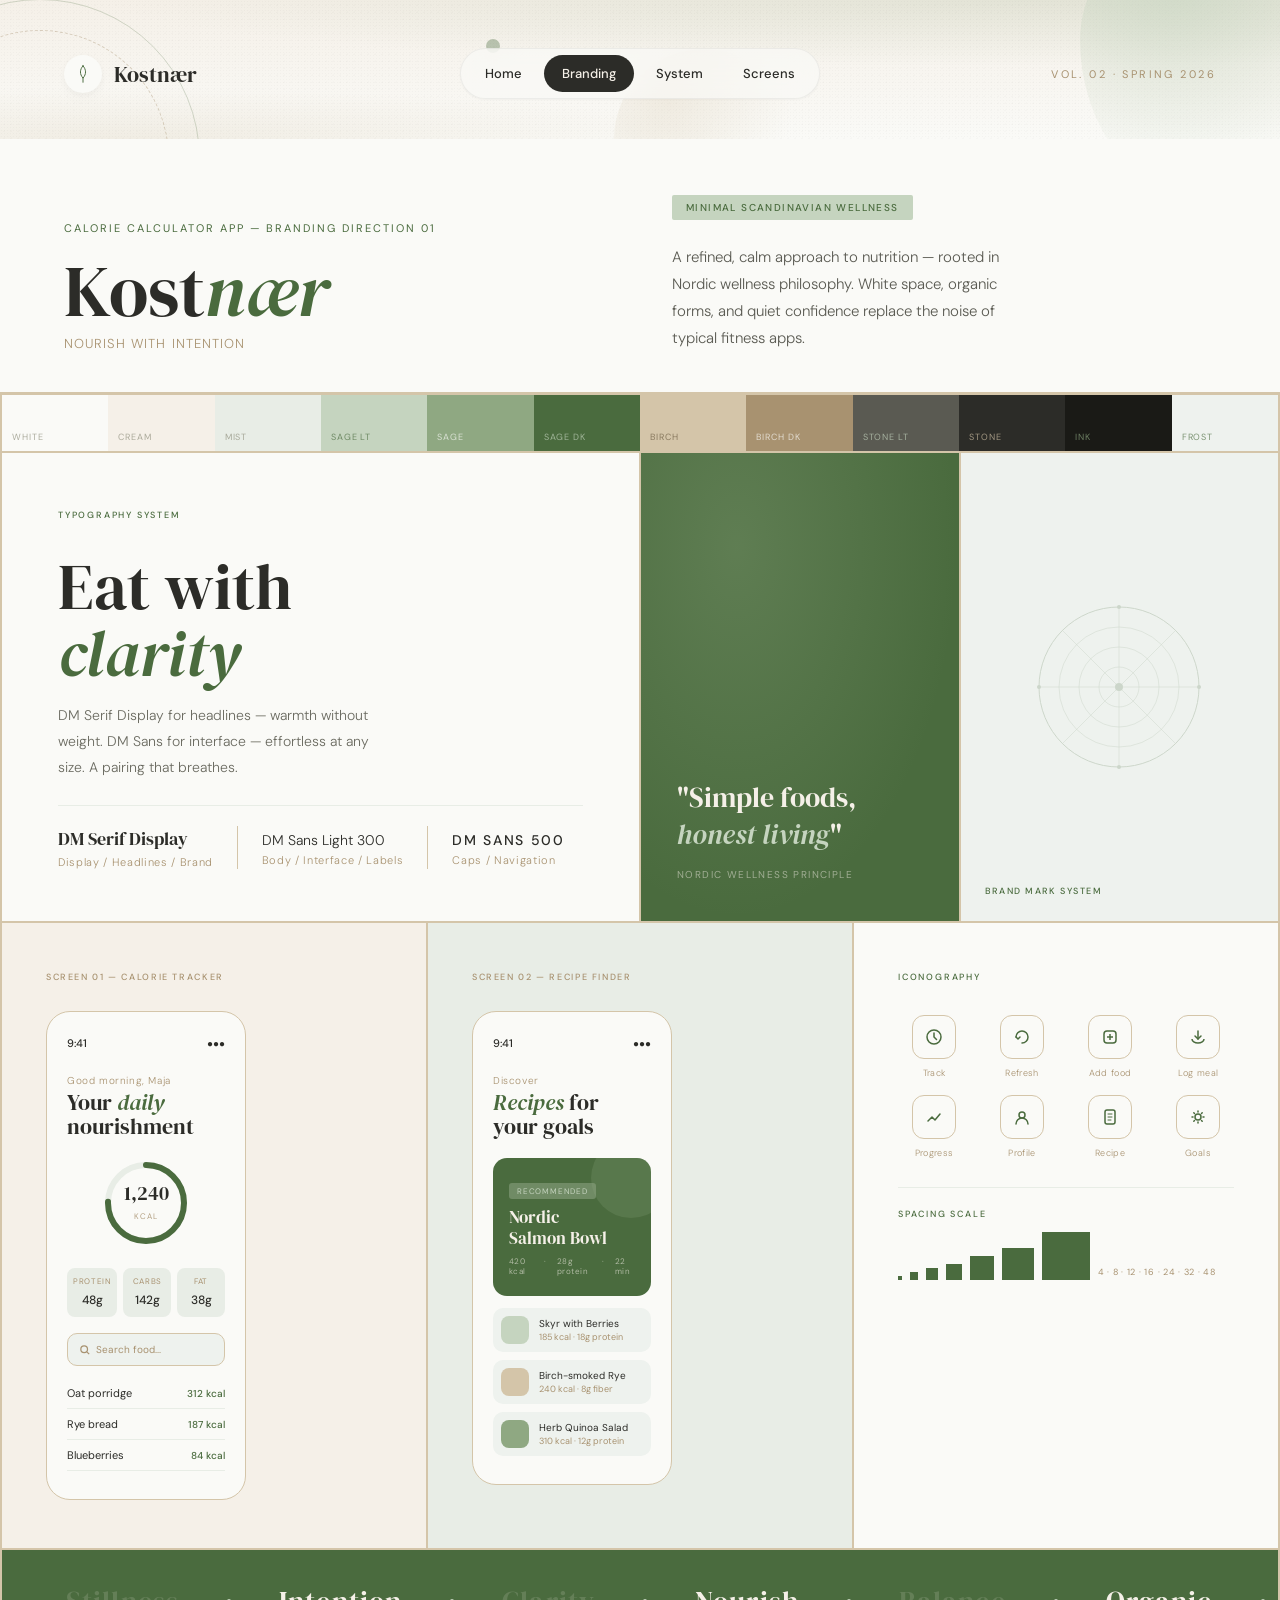
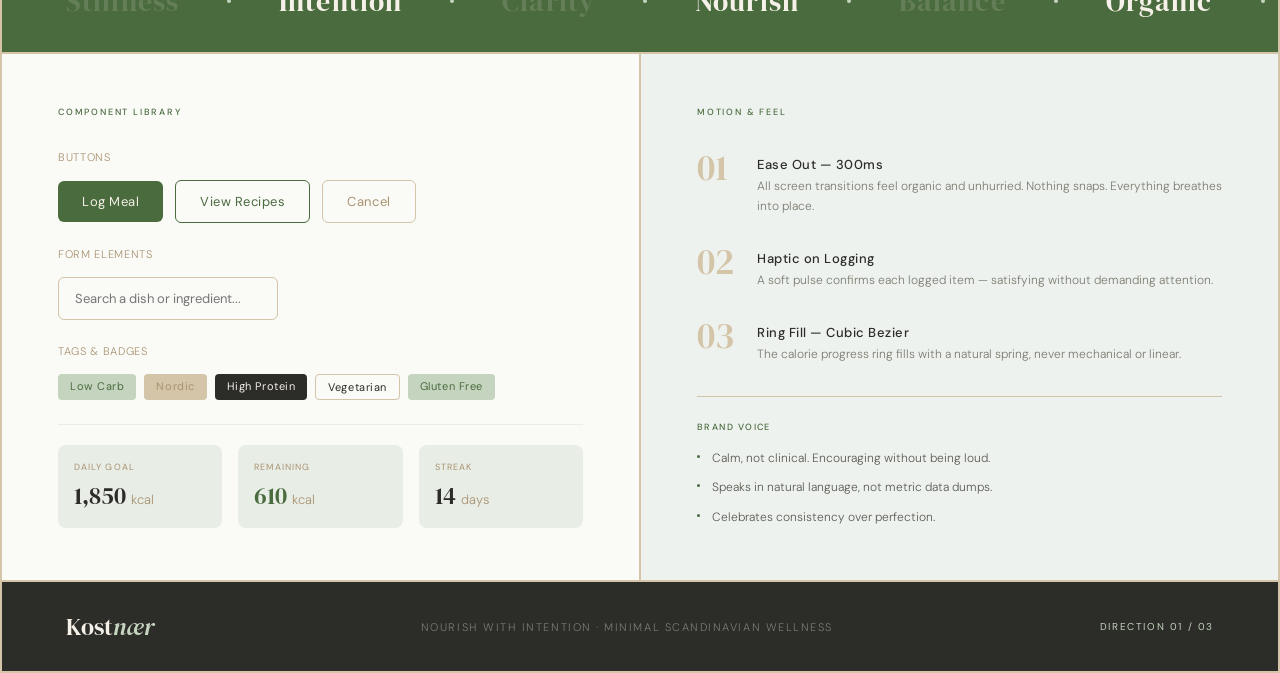
==== commit ad87ee22: "final" ====
--- a/1_branding/1_branding.html
+++ b/1_branding/1_branding.html
@@ -7,7 +7,6 @@
 <link rel="preconnect" href="https://fonts.googleapis.com">
 <link href="https://fonts.googleapis.com/css2?family=DM+Serif+Display:ital@0;1&family=DM+Sans:wght@300;400;500&display=swap" rel="stylesheet">
 <link rel="stylesheet" href="1_branding.css">
-<link rel="stylesheet" href="../navigation.css">
 </head>
 <body>
 
